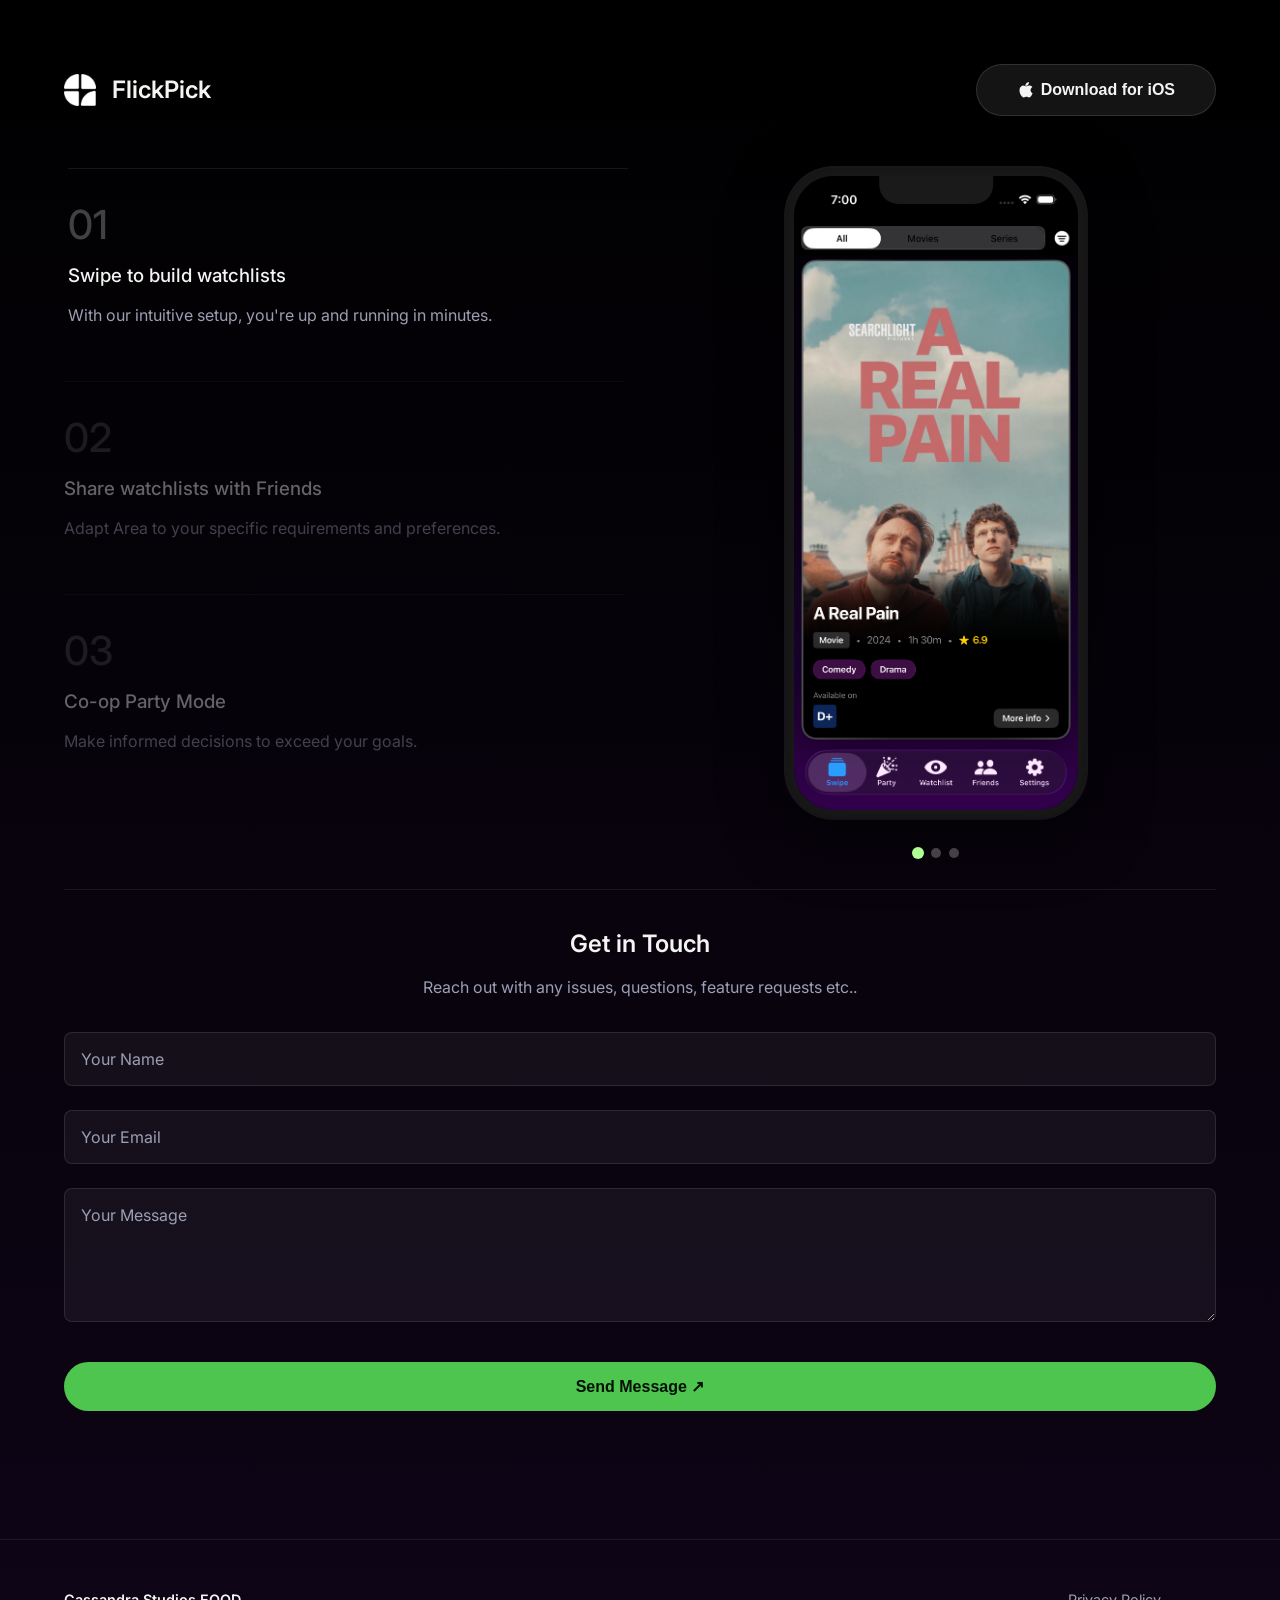
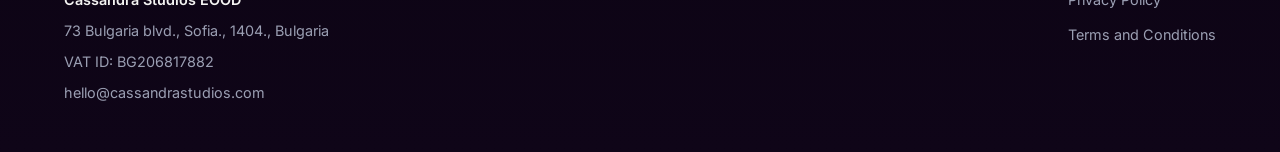
==== index.html @ cecd2da0 "Initial commit" ====
<!DOCTYPE html>
<html lang="en">
<head>
    <meta charset="UTF-8">
    <meta name="viewport" content="width=device-width, initial-scale=1.0">
    <title>FlickPick</title>
    <link rel="preconnect" href="https://fonts.googleapis.com">
    <link rel="preconnect" href="https://fonts.gstatic.com" crossorigin>
    <link href="https://fonts.googleapis.com/css2?family=Inter:wght@400;500;600;700&display=swap" rel="stylesheet">
    <link rel="stylesheet" href="styles.css">
</head>
<body>
    <main>
        <div class="journey-header">
            <div class="journey-copy">
                <p class="eyebrow">FlickPick</p>
                <div class="headline-with-logo">
                    <img class="logo-image" src="flickpick-logo.png" alt="FlickPick logo">
                    <h2>FlickPick</h2>
                </div>
            </div>
            <button class="primary subtle">
                <svg class="apple-icon" width="16" height="20" viewBox="0 0 16 20" fill="none" xmlns="http://www.w3.org/2000/svg">
                    <path d="M13.5 10.5c-.1-2.2 1.8-3.3 1.9-3.4-1-1.5-2.5-1.7-3.1-1.7-1.3-.1-2.5.8-3.2.8-.7 0-1.6-.8-2.6-.8-1.3 0-2.5.8-3.3 2-1.4 2.4-.4 6 1 8 .7 1 1.5 2.1 2.6 2 1 0 1.4-.6 2.6-.6 1.2 0 1.5.6 2.6.6 1.1.1 1.8-1 2.5-2 0.8-1.1 1.1-2.2 1.1-2.3 0 0-2.1-.8-2.1-3.2zm-2.4-5.8c.6-.7 1-1.7.9-2.7-.9.1-2 .6-2.6 1.3-.6.7-1.1 1.6-1 2.6 1 .1 2-.4 2.7-1.2z" fill="currentColor"/>
                </svg>
                Download for iOS
            </button>
        </div>

        <div class="steps-container">
            <div class="steps-column">
                <article data-slide="0" class="step-card step-active">
                    <span class="step-number">01</span>
                    <h3>Swipe to build watchlists</h3>
                    <p>With our intuitive setup, you're up and running in minutes.</p>
                </article>
                <article data-slide="1" class="step-card">
                    <span class="step-number">02</span>
                    <h3>Share watchlists with Friends</h3>
                    <p>Adapt Area to your specific requirements and preferences.</p>
                </article>
                <article data-slide="2" class="step-card">
                    <span class="step-number">03</span>
                    <h3>Co-op Party Mode</h3>
                    <p>Make informed decisions to exceed your goals.</p>
                </article>
            </div>
            <div class="phone-mockup-container">
                <div class="iphone-frame">
                    <div class="iphone-screen">
                        <div class="iphone-notch"></div>
                        <div class="iphone-content">
                            <img src="phone-screenshot.png" alt="FlickPick app screenshot" class="phone-screenshot" id="phoneSlideImage">
                        </div>
                    </div>
                    <div class="phone-dots">
                        <button class="phone-dot" data-target="0" aria-label="Slide 1"></button>
                        <button class="phone-dot" data-target="1" aria-label="Slide 2"></button>
                        <button class="phone-dot" data-target="2" aria-label="Slide 3"></button>
                    </div>
                </div>
            </div>
        </div>

        <div class="connect-block">
            <h2>Get in Touch</h2>
            <p>Reach out with any issues, questions, feature requests etc..</p>
            
            <form class="contact-form" id="contactForm">
                <div class="form-group">
                    <input type="text" name="name" id="name" placeholder="Your Name" required>
                </div>
                <div class="form-group">
                    <input type="email" name="email" id="email" placeholder="Your Email" required>
                </div>
                <div class="form-group">
                    <textarea name="message" id="message" rows="5" placeholder="Your Message" required></textarea>
                </div>
                <button type="submit" class="primary deep">Send Message ↗</button>
            </form>
        </div>
    </main>
    <footer class="site-footer">
        <div class="footer-content">
            <div class="footer-company">
                <p><strong>Cassandra Studios EOOD</strong></p>
                <p>73 Bulgaria blvd., Sofia., 1404., Bulgaria</p>
                <p>VAT ID: BG206817882</p>
                <p><a href="mailto:hello@cassandrastudios.com">hello@cassandrastudios.com</a></p>
            </div>
            <div class="footer-links">
                <a href="privacy-policy.html">Privacy Policy</a>
                <a href="terms-of-service.html">Terms and Conditions</a>
            </div>
        </div>
    </footer>

    <script>
        document.addEventListener('DOMContentLoaded', () => {
            const phoneSlides = [
                { src: 'screenshot1.png', articleIndex: 0 },
                { src: 'screenshot2.png', articleIndex: 1 },
                { src: 'screenshot3.png', articleIndex: 2 }
            ];
            
            const phoneImage = document.getElementById('phoneSlideImage');
            const stepCards = Array.from(document.querySelectorAll('.steps-column .step-card'));
            const dots = Array.from(document.querySelectorAll('.phone-dot'));
            let currentSlide = 0;
            let slideTimer;
            
            const setActiveSlide = (index) => {
                currentSlide = index;
                const slide = phoneSlides[index];
                if (phoneImage) {
                    phoneImage.src = slide.src;
                }
                dots.forEach((dot, dotIndex) => {
                    dot.classList.toggle('active', dotIndex === index);
                });
                stepCards.forEach((card, cardIndex) => {
                    card.classList.toggle('step-active', cardIndex === slide.articleIndex);
                });
            };
            
            const startSlideShow = () => {
                stopSlideShow();
                slideTimer = setInterval(() => {
                    const nextIndex = (currentSlide + 1) % phoneSlides.length;
                    setActiveSlide(nextIndex);
                }, 5000);
            };
            
            const stopSlideShow = () => {
                if (slideTimer) {
                    clearInterval(slideTimer);
                }
            };
            
            const handleSelect = (targetIndex) => {
                setActiveSlide(targetIndex);
                startSlideShow();
            };

            dots.forEach((dot) => {
                dot.addEventListener('click', () => {
                    const targetIndex = Number(dot.dataset.target);
                    handleSelect(targetIndex);
                });
            });

            stepCards.forEach((card, cardIndex) => {
                card.addEventListener('click', () => {
                    handleSelect(cardIndex);
                });
            });
            
            setActiveSlide(0);
            startSlideShow();
            
            const contactForm = document.getElementById('contactForm');
            if (contactForm) {
                contactForm.addEventListener('submit', function(e) {
                    e.preventDefault();
                    
                    const name = document.getElementById('name').value;
                    const email = document.getElementById('email').value;
                    const message = document.getElementById('message').value;
                    
                    const subject = encodeURIComponent('Contact from FlickPick Website');
                    const body = encodeURIComponent(`Name: ${name}\nEmail: ${email}\n\nMessage:\n${message}`);
                    
                    window.location.href = `mailto:hello@cassandrastudios.com?subject=${subject}&body=${body}`;
                });
            }
        });
    </script>
</body>
</html>
---- styles.css ----
:root {
    color-scheme: dark;
    --bg: #0b0c10;
    --surface: #15171f;
    --text: #f4f4f2;
    --muted: #9b9fb3;
    --accent: #b0ff92;
    --deep: #4ec54e;
    --border: rgba(255, 255, 255, 0.08);
}

*,
*::before,
*::after {
    box-sizing: border-box;
}

body {
    margin: 0;
    background: #000000;
    background-image: linear-gradient(to bottom, #000000, #0f0518);
    color: var(--text);
    font-family: -apple-system, 'Inter', system-ui, BlinkMacSystemFont, 'Segoe UI', sans-serif;
    line-height: 1.6;
    min-height: 100vh;
}

main {
    min-height: 100vh;
    padding: 4rem clamp(1.5rem, 5vw, 5rem);
}

main > * + * {
    margin-top: clamp(1.5rem, 4vw, 3.5rem);
}

h1,
h2,
h3 {
    font-family: -apple-system, 'Inter', system-ui, BlinkMacSystemFont, 'Segoe UI', sans-serif;
    margin: 0 0 1rem;
    line-height: 1.2;
    font-weight: 600;
}

h1 {
    font-weight: 700;
    font-size: clamp(2.2rem, 4vw, 3.4rem);
}

h2 {
    font-weight: 600;
}

h3 {
    font-weight: 500;
}

p {
    margin: 0 0 1.25rem;
    color: var(--muted);
}

.eyebrow {
    letter-spacing: 0.12em;
    font-size: 0.85rem;
    font-weight: 600;
    color: var(--muted);
}

.primary {
    border: none;
    border-radius: 999px;
    background: var(--accent);
    color: #051005;
    padding: 0.95rem 2.5rem;
    font-size: 1rem;
    font-weight: 600;
    cursor: pointer;
    transition: transform 200ms ease, box-shadow 200ms ease;
    display: inline-flex;
    align-items: center;
    gap: 0.5rem;
}

.primary:hover {
    transform: translateY(-1px);
    box-shadow: 0 10px 30px rgba(176, 255, 146, 0.35);
}

.primary.ghost {
    background: transparent;
    border: 1px solid var(--text);
    text-decoration: none;
    text-align: center;
    color: var(--text);
}

.journey-header {
    display: flex;
    flex-wrap: wrap;
    justify-content: space-between;
    align-items: center;
    gap: 1rem;
}

.journey-copy {
    display: flex;
    flex-direction: column;
    gap: 0.75rem;
}

.journey-copy .eyebrow {
    display: none;
}

.headline-with-logo {
    display: inline-flex;
    align-items: center;
    gap: 1rem;
}

.headline-with-logo h2 {
    margin: 0;
    display: flex;
    align-items: center;
}

.logo-image {
    width: 32px;
    height: 32px;
    object-fit: contain;
    filter: none;
}

.primary.subtle {
    background: rgba(255, 255, 255, 0.08);
    color: var(--text);
    border: 1px solid rgba(255, 255, 255, 0.12);
    box-shadow: none;
}

.apple-icon {
    flex-shrink: 0;
}

.steps-container {
    display: flex;
    gap: 2rem;
    align-items: stretch;
}

.steps-column {
    width: 50%;
    display: flex;
    flex-direction: column;
    gap: 2rem;
}

.steps-column article {
    border-top: 1px solid var(--border);
    padding-top: 1.5rem;
    opacity: 0.4;
    transition: opacity 200ms ease, transform 200ms ease;
    cursor: pointer;
}

.steps-column article.step-active {
    opacity: 1;
    transform: translateX(0.25rem);
}

.phone-mockup-container {
    width: 50%;
    display: flex;
    align-items: center;
    justify-content: center;
    min-height: 100%;
    padding-bottom: 20px;
}

.iphone-frame {
    width: 100%;
    max-width: 300px;
    aspect-ratio: 9 / 19.5;
    background: #1a1a1a;
    border-radius: 3rem;
    padding: 0.5rem;
    box-shadow: 0 20px 60px rgba(0, 0, 0, 0.5), 
                0 0 0 2px rgba(255, 255, 255, 0.1),
                inset 0 0 20px rgba(0, 0, 0, 0.3);
    position: relative;
}

.iphone-screen {
    width: 100%;
    height: 100%;
    background: #000;
    border-radius: 2.5rem;
    overflow: hidden;
    position: relative;
}

.iphone-notch {
    position: absolute;
    top: 0;
    left: 50%;
    transform: translateX(-50%);
    width: 40%;
    height: 1.8rem;
    background: #1a1a1a;
    border-radius: 0 0 1.2rem 1.2rem;
    z-index: 10;
}

.iphone-content {
    width: 100%;
    height: 100%;
    background: #000;
    display: flex;
    align-items: center;
    justify-content: center;
    padding: 0;
    box-sizing: border-box;
    overflow: hidden;
}

.phone-screenshot {
    width: 100%;
    height: 100%;
    object-fit: cover;
    display: block;
}

.phone-dots {
    position: absolute;
    bottom: -2.5rem;
    left: 50%;
    transform: translateX(-50%);
    display: flex;
    gap: 0.5rem;
    justify-content: center;
}

.phone-dot {
    width: 10px;
    height: 10px;
    border-radius: 50%;
    border: none;
    padding: 0;
    display: inline-flex;
    align-items: center;
    justify-content: center;
    line-height: 1;
    aspect-ratio: 1 / 1;
    background: rgba(255, 255, 255, 0.25);
    cursor: pointer;
    transition: transform 150ms ease, background 150ms ease;
    appearance: none;
}

.phone-dot.active {
    background: var(--accent);
    transform: scale(1.2);
}

.step-number {
    display: block;
    font-size: 2.5rem;
    font-weight: 500;
    color: rgba(255, 255, 255, 0.25);
    margin-bottom: 0.5rem;
    font-family: -apple-system, 'Inter', system-ui, BlinkMacSystemFont, 'Segoe UI', sans-serif;
}

.journey-visual {
    margin: 0;
}

.journey-visual img {
    width: 100%;
    border-radius: 1.2rem;
    display: block;
    object-fit: cover;
    filter: saturate(1.1) brightness(0.95);
}

.connect-block {
    text-align: center;
    border-top: 1px solid var(--border);
    padding-top: 2.5rem;
}

.primary.deep {
    background: var(--deep);
    color: #031103;
}

.contact-form {
    width: 100%;
    margin: 2rem auto 0;
    text-align: left;
}

.form-group {
    margin-bottom: 1.5rem;
}

.contact-form input,
.contact-form textarea {
    width: 100%;
    padding: 1rem;
    background: rgba(255, 255, 255, 0.05);
    border: 1px solid rgba(255, 255, 255, 0.1);
    border-radius: 0.5rem;
    color: var(--text);
    font-family: -apple-system, 'Inter', system-ui, BlinkMacSystemFont, 'Segoe UI', sans-serif;
    font-size: 1rem;
    transition: border-color 200ms ease, background 200ms ease;
}

.contact-form input:focus,
.contact-form textarea:focus {
    outline: none;
    border-color: rgba(255, 255, 255, 0.3);
    background: rgba(255, 255, 255, 0.08);
}

.contact-form input::placeholder,
.contact-form textarea::placeholder {
    color: var(--muted);
}

.contact-form textarea {
    resize: vertical;
    min-height: 120px;
}

.contact-form button {
    width: 100%;
    margin-top: 0.5rem;
    justify-content: center;
    text-align: center;
}

.site-footer {
    border-top: 1px solid var(--border);
    padding: 3rem clamp(1.5rem, 5vw, 5rem);
    margin-top: 4rem;
}

.footer-content {
    display: flex;
    flex-wrap: wrap;
    justify-content: space-between;
    align-items: flex-start;
    gap: 2rem;
    max-width: 1200px;
    margin: 0 auto;
}

.footer-company {
    flex: 1;
    min-width: 250px;
}

.footer-company p {
    margin: 0 0 0.5rem;
    color: var(--muted);
    font-size: 0.9rem;
    line-height: 1.6;
}

.footer-company p:last-child {
    margin-bottom: 0;
}

.footer-company strong {
    color: var(--text);
    font-weight: 600;
}

.footer-company a {
    color: var(--muted);
    text-decoration: none;
    transition: color 200ms ease;
}

.footer-company a:hover {
    color: var(--text);
}

.footer-links {
    display: flex;
    flex-direction: column;
    gap: 0.75rem;
}

.footer-links a {
    color: var(--muted);
    text-decoration: none;
    font-size: 0.9rem;
    transition: color 200ms ease;
}

.footer-links a:hover {
    color: var(--text);
}

@media (max-width: 720px) {
    main {
        padding: 2.5rem 1.5rem;
    }

    .journey-header {
        flex-direction: column;
        align-items: flex-start;
    }

    .headline-with-logo {
        flex-wrap: wrap;
    }

    .steps-container {
        flex-direction: column;
    }

    .steps-column,
    .phone-mockup-container {
        width: 100%;
    }

    .phone-mockup-container {
        min-height: 400px;
    }

    .iphone-frame {
        max-width: 250px;
    }

    .site-footer {
        padding: 2rem 1.5rem;
        margin-top: 3rem;
    }

    .footer-content {
        flex-direction: column;
        gap: 1.5rem;
    }

    .footer-links {
        flex-direction: row;
        gap: 1.5rem;
    }
}
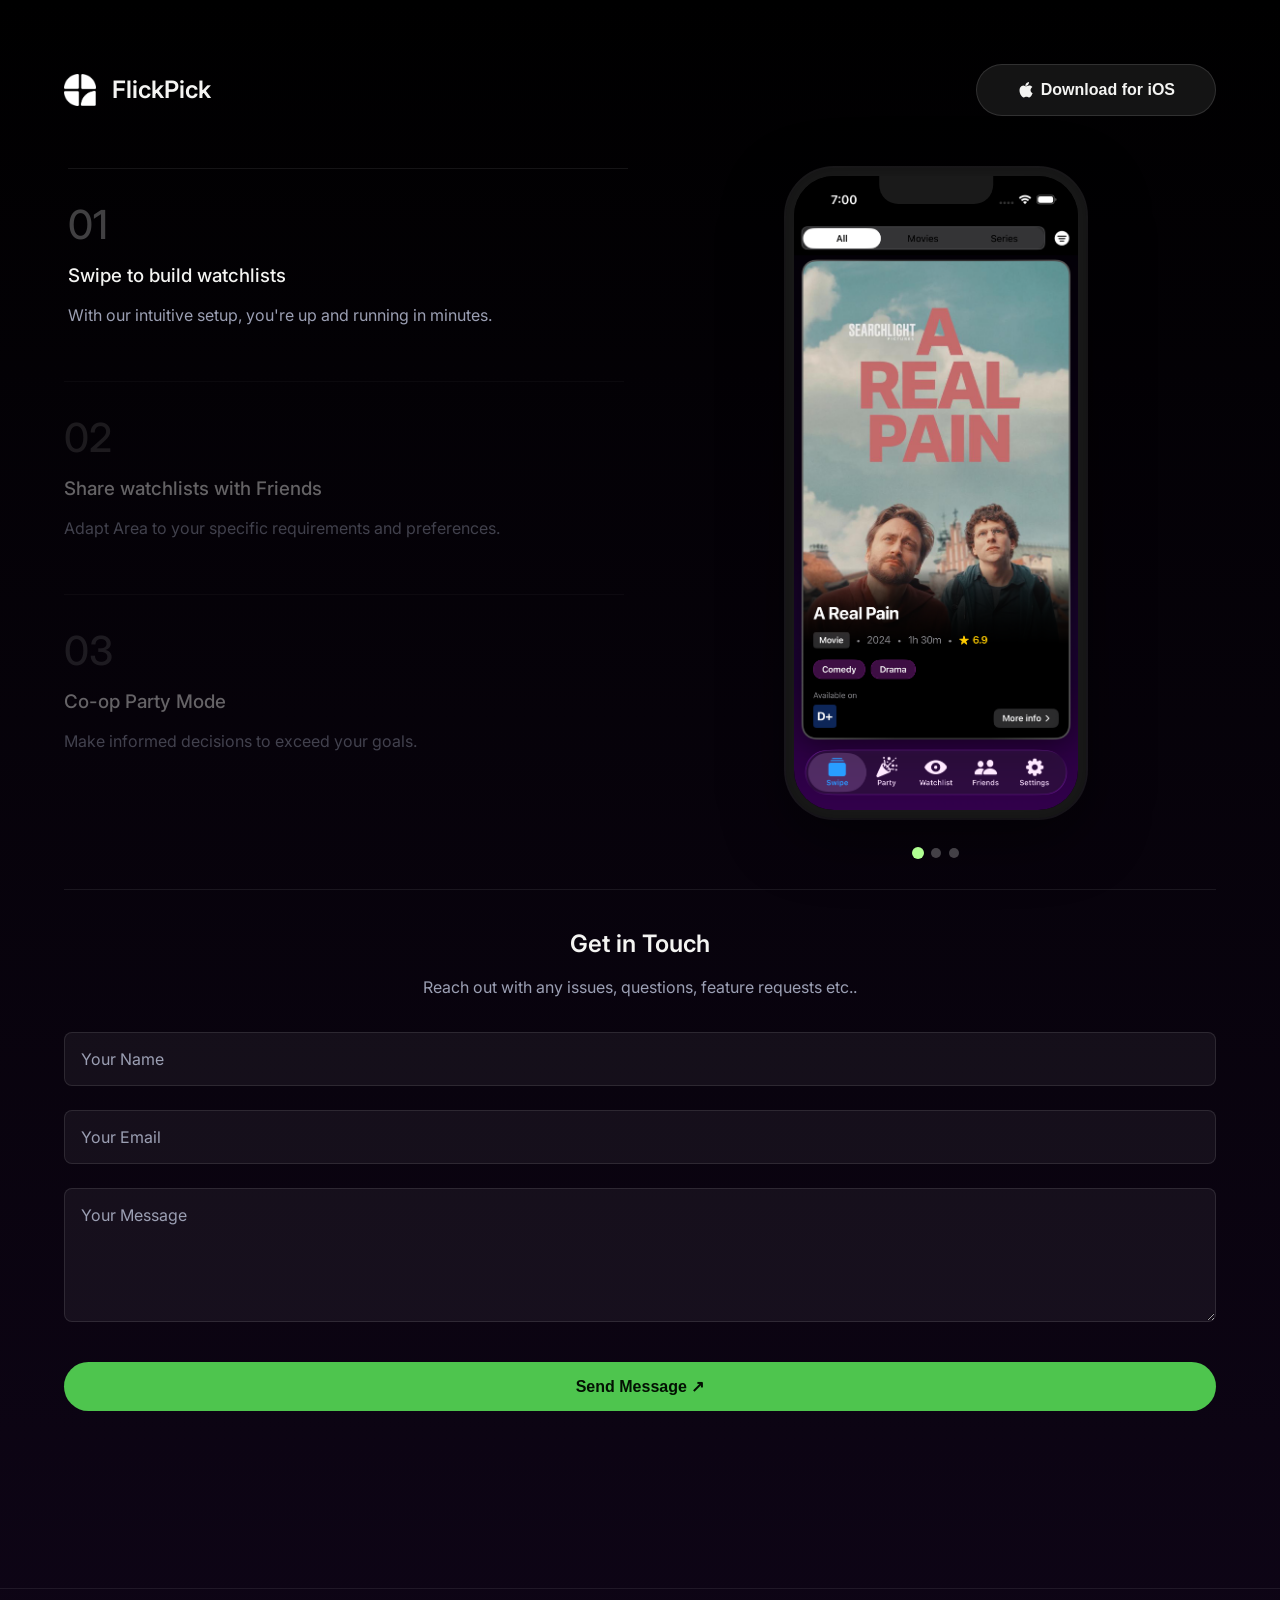
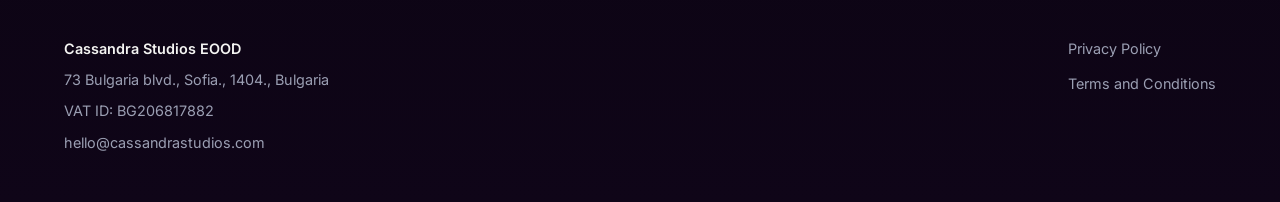
==== commit 7bbecff0: "Add worker-backed contact form" ====
--- a/index.html
+++ b/index.html
@@ -66,7 +66,7 @@
             <h2>Get in Touch</h2>
             <p>Reach out with any issues, questions, feature requests etc..</p>
             
-            <form class="contact-form" id="contactForm">
+            <form class="contact-form" id="contactForm" action="/api/contact" method="POST" novalidate>
                 <div class="form-group">
                     <input type="text" name="name" id="name" placeholder="Your Name" required>
                 </div>
@@ -77,6 +77,7 @@
                     <textarea name="message" id="message" rows="5" placeholder="Your Message" required></textarea>
                 </div>
                 <button type="submit" class="primary deep">Send Message ↗</button>
+                <p class="form-status" role="status" aria-live="polite"></p>
             </form>
         </div>
     </main>
@@ -159,18 +160,36 @@
             startSlideShow();
             
             const contactForm = document.getElementById('contactForm');
+            const statusEl = document.querySelector('.form-status');
             if (contactForm) {
-                contactForm.addEventListener('submit', function(e) {
+                contactForm.addEventListener('submit', async (e) => {
                     e.preventDefault();
-                    
-                    const name = document.getElementById('name').value;
-                    const email = document.getElementById('email').value;
-                    const message = document.getElementById('message').value;
-                    
-                    const subject = encodeURIComponent('Contact from FlickPick Website');
-                    const body = encodeURIComponent(`Name: ${name}\nEmail: ${email}\n\nMessage:\n${message}`);
-                    
-                    window.location.href = `mailto:hello@cassandrastudios.com?subject=${subject}&body=${body}`;
+
+                    if (statusEl) {
+                        statusEl.textContent = 'Sending...';
+                    }
+
+                    const formData = new FormData(contactForm);
+
+                    try {
+                        const response = await fetch(contactForm.action, {
+                            method: 'POST',
+                            body: formData,
+                        });
+
+                        if (!response.ok) {
+                            throw new Error('Request failed');
+                        }
+
+                        if (statusEl) {
+                            statusEl.textContent = 'Thanks! We will get back to you shortly.';
+                        }
+                        contactForm.reset();
+                    } catch (error) {
+                        if (statusEl) {
+                            statusEl.textContent = 'Something went wrong. Please try again later.';
+                        }
+                    }
                 });
             }
         });
--- a/styles.css
+++ b/styles.css
@@ -343,6 +343,13 @@
     text-align: center;
 }
 
+.form-status {
+    margin-top: 0.75rem;
+    font-size: 0.9rem;
+    color: var(--muted);
+    min-height: 1.2em;
+}
+
 .site-footer {
     border-top: 1px solid var(--border);
     padding: 3rem clamp(1.5rem, 5vw, 5rem);
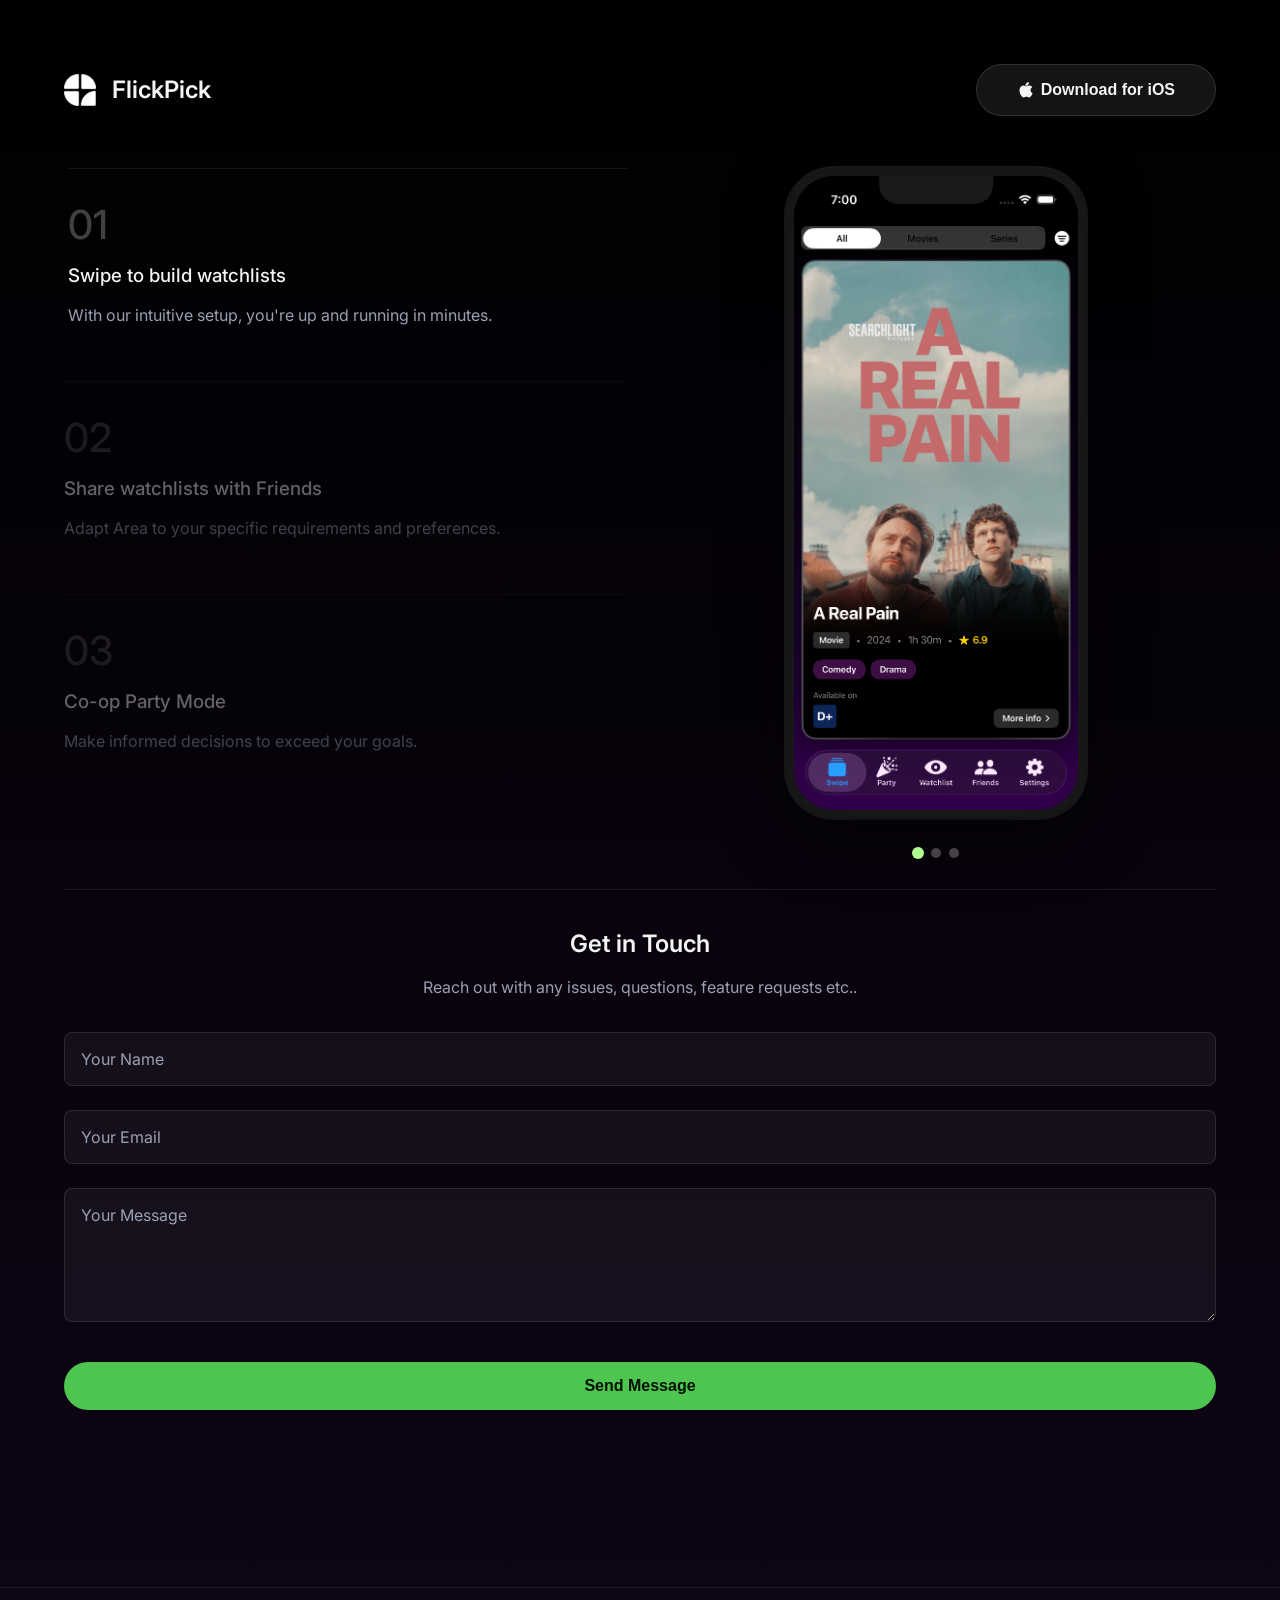
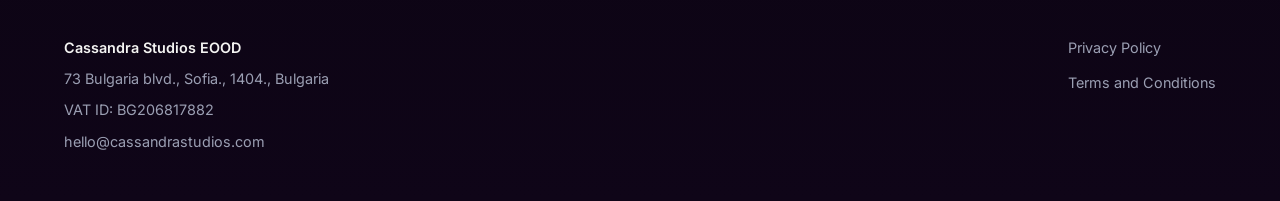
==== commit 8d7f49e4: "Remove arrow from contact button" ====
--- a/index.html
+++ b/index.html
@@ -76,7 +76,7 @@
                 <div class="form-group">
                     <textarea name="message" id="message" rows="5" placeholder="Your Message" required></textarea>
                 </div>
-                <button type="submit" class="primary deep">Send Message ↗</button>
+                <button type="button" class="primary deep" id="contactSubmit">Send Message</button>
                 <p class="form-status" role="status" aria-live="polite"></p>
             </form>
         </div>
@@ -160,19 +160,20 @@
             startSlideShow();
             
             const contactForm = document.getElementById('contactForm');
+            const submitButton = document.getElementById('contactSubmit');
             const statusEl = document.querySelector('.form-status');
-            if (contactForm) {
-                contactForm.addEventListener('submit', async (e) => {
-                    e.preventDefault();
-
+            if (contactForm && submitButton) {
+                submitButton.addEventListener('click', async () => {
                     if (statusEl) {
                         statusEl.textContent = 'Sending...';
                     }
+                    submitButton.disabled = true;
 
                     const formData = new FormData(contactForm);
+                    const endpoint = contactForm.getAttribute('action') || '/api/contact';
 
                     try {
-                        const response = await fetch(contactForm.action, {
+                        const response = await fetch(endpoint, {
                             method: 'POST',
                             body: formData,
                         });
@@ -189,6 +190,8 @@
                         if (statusEl) {
                             statusEl.textContent = 'Something went wrong. Please try again later.';
                         }
+                    } finally {
+                        submitButton.disabled = false;
                     }
                 });
             }
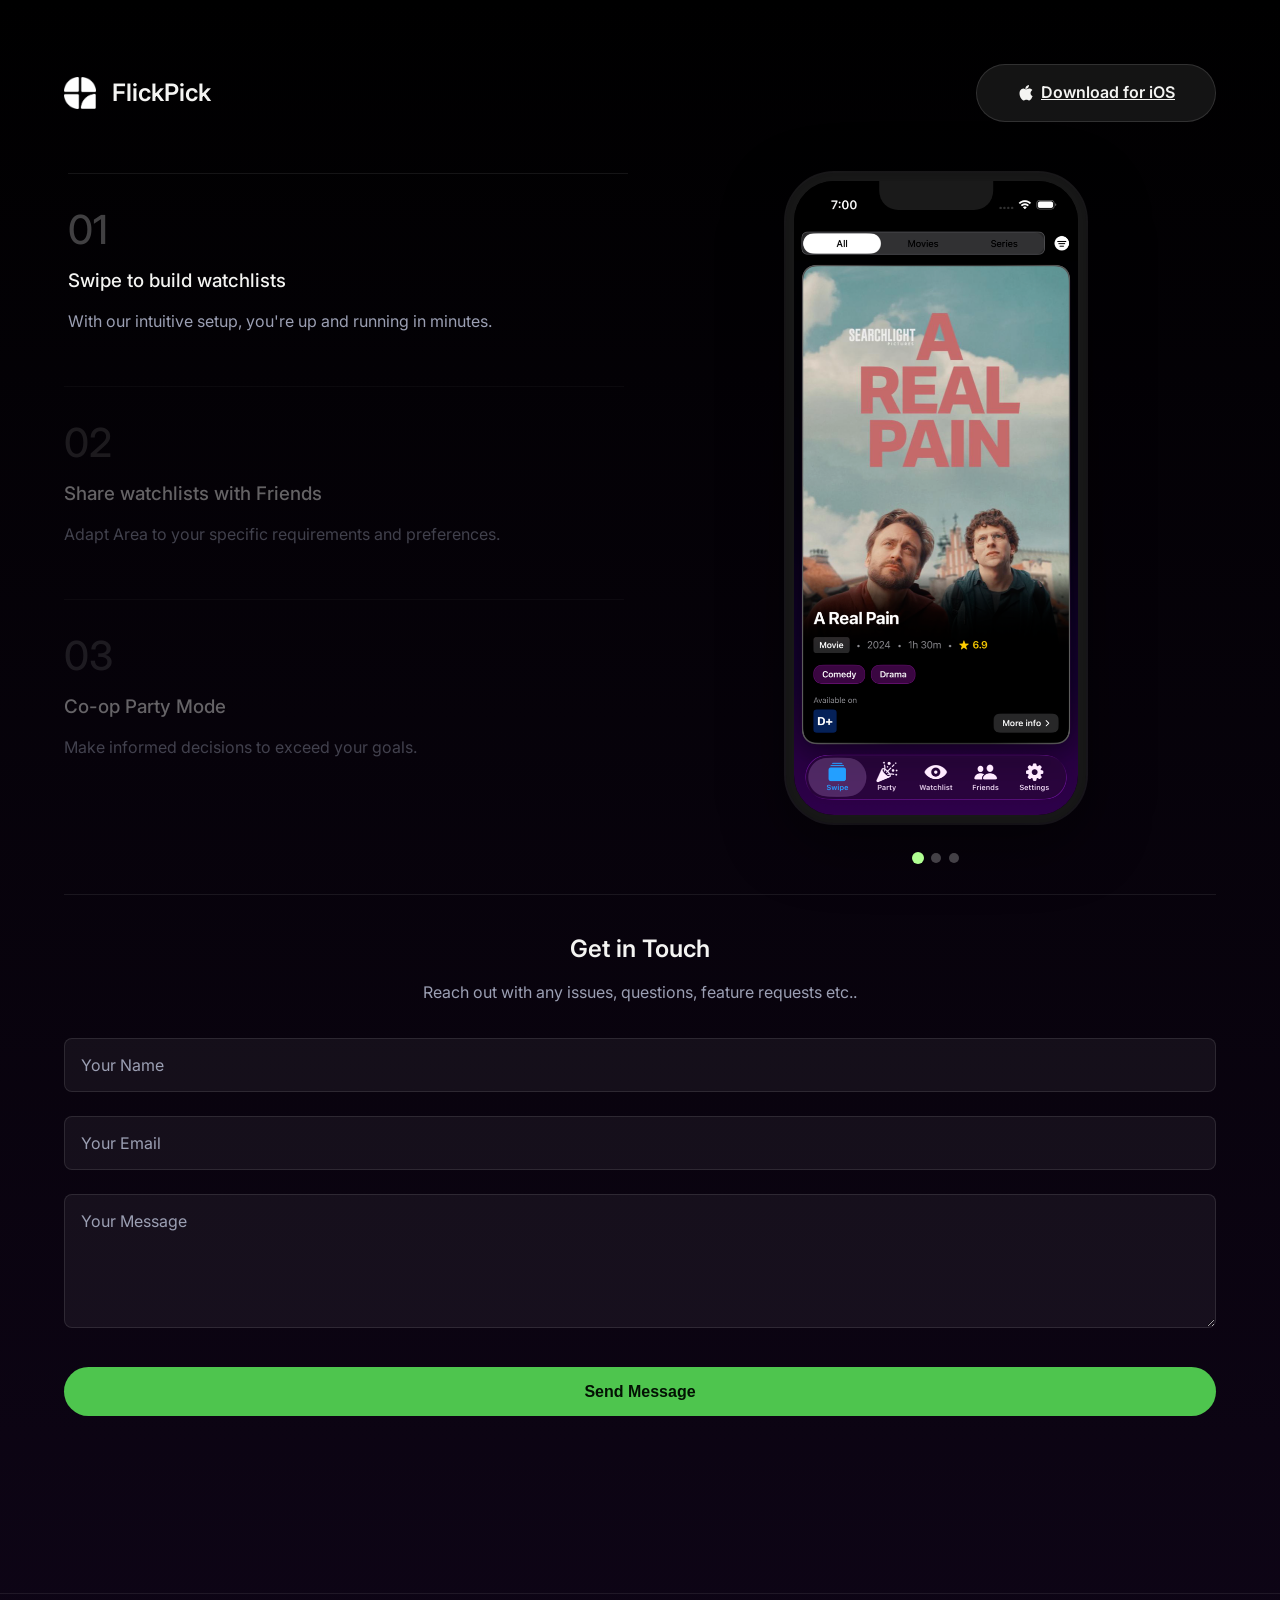
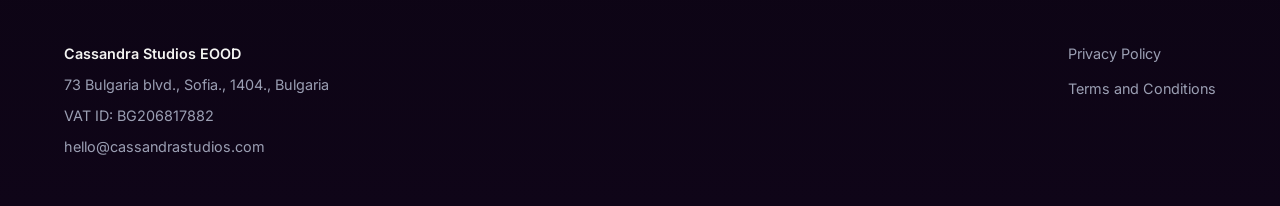
==== commit a0b19822: "Add App Store link to download button" ====
--- a/index.html
+++ b/index.html
@@ -8,6 +8,7 @@
     <link rel="preconnect" href="https://fonts.gstatic.com" crossorigin>
     <link href="https://fonts.googleapis.com/css2?family=Inter:wght@400;500;600;700&display=swap" rel="stylesheet">
     <link rel="stylesheet" href="styles.css">
+    <link rel="icon" type="image/png" href="flickpick-logo.png">
 </head>
 <body>
     <main>
@@ -19,12 +20,12 @@
                     <h2>FlickPick</h2>
                 </div>
             </div>
-            <button class="primary subtle">
+            <a class="primary subtle" href="https://apps.apple.com/app/id6755031485" target="_blank" rel="noopener noreferrer">
                 <svg class="apple-icon" width="16" height="20" viewBox="0 0 16 20" fill="none" xmlns="http://www.w3.org/2000/svg">
                     <path d="M13.5 10.5c-.1-2.2 1.8-3.3 1.9-3.4-1-1.5-2.5-1.7-3.1-1.7-1.3-.1-2.5.8-3.2.8-.7 0-1.6-.8-2.6-.8-1.3 0-2.5.8-3.3 2-1.4 2.4-.4 6 1 8 .7 1 1.5 2.1 2.6 2 1 0 1.4-.6 2.6-.6 1.2 0 1.5.6 2.6.6 1.1.1 1.8-1 2.5-2 0.8-1.1 1.1-2.2 1.1-2.3 0 0-2.1-.8-2.1-3.2zm-2.4-5.8c.6-.7 1-1.7.9-2.7-.9.1-2 .6-2.6 1.3-.6.7-1.1 1.6-1 2.6 1 .1 2-.4 2.7-1.2z" fill="currentColor"/>
                 </svg>
                 Download for iOS
-            </button>
+            </a>
         </div>
 
         <div class="steps-container">
@@ -50,7 +51,7 @@
                     <div class="iphone-screen">
                         <div class="iphone-notch"></div>
                         <div class="iphone-content">
-                            <img src="phone-screenshot.png" alt="FlickPick app screenshot" class="phone-screenshot" id="phoneSlideImage">
+                            <img src="screenshot1.png" alt="FlickPick app screenshot" class="phone-screenshot" id="phoneSlideImage">
                         </div>
                     </div>
                     <div class="phone-dots">
